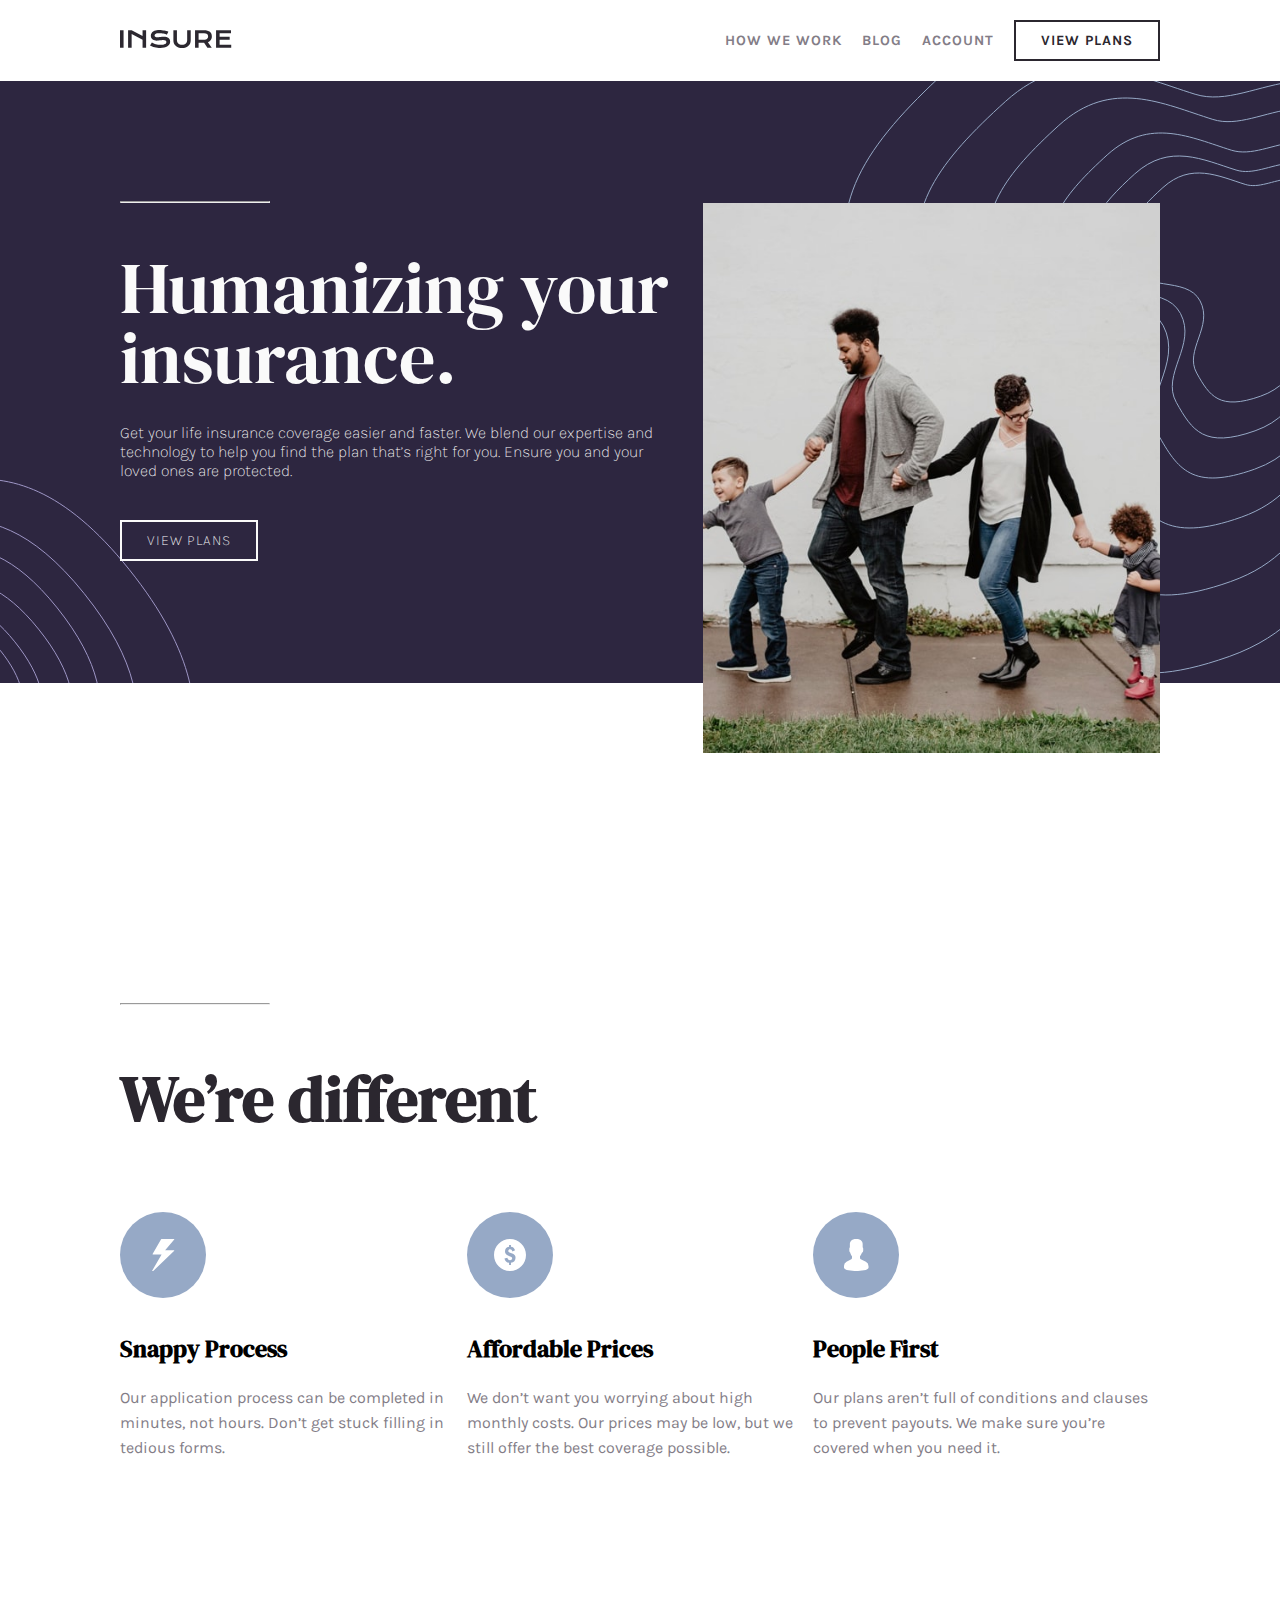
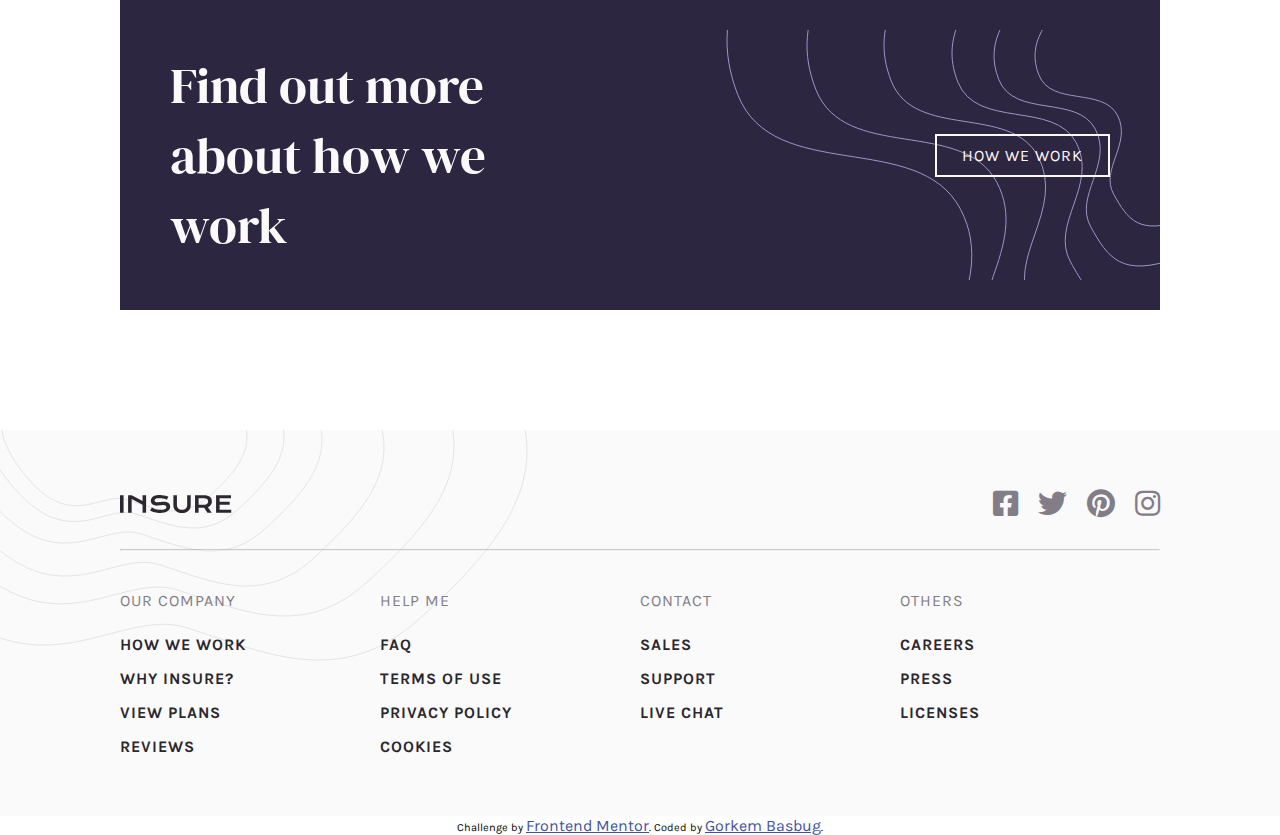
==== insure-landing-page-master/index.html @ 7a29361e "completed" ====
<!DOCTYPE html>
<html lang="en">
<head>
  <meta charset="UTF-8">
  <meta name="viewport" content="width=device-width, initial-scale=1.0"> <!-- displays site properly based on user's device -->
  <link rel="preconnect" href="https://fonts.gstatic.com">
  <link href="https://fonts.googleapis.com/css2?family=DM+Serif+Display&display=swap" rel="stylesheet">
  <link href="https://fonts.googleapis.com/css2?family=Karla:wght@400;700&display=swap" rel="stylesheet">
  <link rel="stylesheet" href="https://use.fontawesome.com/releases/v5.15.1/css/all.css"  crossorigin="anonymous">
  <link rel="icon" type="image/png" sizes="32x32" href="./images/favicon-32x32.png">
  <link rel="stylesheet" href="./css/style.css">
  <title>Frontend Mentor | Insure landing page</title>

  <!-- Feel free to remove these styles or customise in your own stylesheet 👍 -->
  <style>
    .attribution { font-size: 11px; text-align: center; }
    .attribution a { color: hsl(228, 45%, 44%); }
  </style>
</head>
<body id="body">

  <nav id="nav">
    <div>
      <img src="./images/logo.svg" alt="Page Logo">
    </div>
    <div class="nav-links">
      <ul>
        <li>
          <a href="#">How we work </a>
        </li>
        <li>
          <a href="#">Blog</a>
        </li>
        <li>
          <a href="#">Account</a>
        </li>
        <li>
          <a href="#">View plans</a>
        </li>
      </ul>
    </div>
    <div class="mobile-icons">
      <img src="./images/icon-hamburger.svg" id="open" class="open-menu" alt="Hamburger Menu Icon">
      <img src="./images/icon-close.svg" id="close" class="close-menu" alt="Close Menu Icon">
    </div>
  </nav>
  <div class="mobile-menu">
    <ul>
      <li>
        <a href="#">How we work </a>
      </li>
      <li>
        <a href="#">Blog</a>
      </li>
      <li>
        <a href="#">Account</a>
      </li>
      <li>
        <a href="#">View plans</a>
      </li>
    </ul>
  </div>

  <header>
    <hr>
    <div class="grid">
      <div class="col-1">
        <h1>Humanizing your insurance.</h1>
        <p>
          Get your life insurance coverage easier and faster. We blend our expertise 
          and technology to help you find the plan that’s right for you. Ensure you 
          and your loved ones are protected.
        </p>
        <div>
          <a href="">View plans</a>
        </div>
      </div>
      <div class="col-2">
        <img src="./images/image-intro-desktop.jpg" class="desktop-intro" alt="Desktop Intro Image">
      </div>
    </div>
  </header>
  <main>
    <section class="section-1">
      <hr>
      <h2>We’re different</h2>
      <div class="grid">
        <div class="col">
          <img src="./images/icon-snappy-process.svg" alt="Snappy Process Icon">
          <h3>Snappy Process</h3>
          <p>
            Our application process can be completed in minutes, not hours. Don’t get 
            stuck filling in tedious forms.
          </p>
        </div>
        <div class="col">
          <img src="./images/icon-affordable-prices.svg" alt="Affordable Prices Icon">
          <h3>Affordable Prices</h3>
          <p>
            We don’t want you worrying about high monthly costs. Our prices may be low, 
            but we still offer the best coverage possible.
          </p>
        </div>
        <div class="col">
          <img src="./images/icon-people-first.svg" alt="People First Icon">
          <h3>People First</h3>
          <p>
            Our plans aren’t full of conditions and clauses to prevent payouts. We make 
            sure you’re covered when you need it.
          </p>
        </div>
      </div>
    </section>
    
    <section class="section-2">
      <div class="bg">
        <div class="col col-1">
          <h3>Find out more about how we work</h3>
        </div>
        <div class="col col-2">
          <a href="#">How we work</a>
        </div>
      </div>
    </section>
  </main>

  <footer>
    <div class="row-1">
      <img src="./images/logo.svg" alt="Page Logo">
      <ul>
        <li>
          <a href="#"><i class="fab fa-facebook-square"></i></a>
        </li>
        <li>
          <a href="#"><i class="fab fa-twitter"></i></a>
        </li>
        <li>
          <a href="#"><i class="fab fa-pinterest"></i></a>
        </li>
        <li>
          <a href="#"><i class="fab fa-instagram"></i></a>
        </li>
      </ul>
    </div>
    <hr>
    <div class="row-2">
      <div class="col">
        <span>Our company</span>
        <ul>
          <li>
            <a href="#">How we work</a>
          </li>
          <li>
            <a href="#">Why Insure?</a>
          </li>
          <li>
            <a href="#">View plans</a>
          </li>
          <li>
            <a href="#">Reviews</a>
          </li>
        </ul>
      </div>
      <div class="col">
        <span>Help me</span>
        <ul>
          <li>
            <a href="#">FAQ</a>
          </li>
          <li>
            <a href="#">Terms of use</a>
          </li>
          <li>
            <a href="#">Privacy policy</a>
          </li>
          <li>
            <a href="#">Cookies</a>
          </li>
        </ul>
      </div>
      <div class="col">
        <span>Contact</span>
        <ul>
          <li>
            <a href="#">Sales</a>
          </li>
          <li>
            <a href="#">Support</a>
          </li>
          <li>
            <a href="#">Live chat</a>
          </li>
        </ul>
      </div>
      <div class="col">
        <span>Others</span>
        <ul>
          <li>
            <a href="#">Careers</a>
          </li>
          <li>
            <a href="#">Press</a>
          </li>
          <li>
            <a href="#">Licenses</a>
          </li>
        </ul>
      </div>
    </div>
  </footer>

  <div class="attribution">
    Challenge by <a href="https://www.frontendmentor.io?ref=challenge" target="_blank">Frontend Mentor</a>. 
    Coded by <a href="https://www.frontendmentor.io/profile/gbasbu">Gorkem Basbug</a>.
  </div>
  <script src="./js/script.js"></script>
</body>
</html>
---- insure-landing-page-master/css/style.css ----
* {
  margin: 0;
  padding: 0;
  -webkit-box-sizing: border-box;
          box-sizing: border-box;
  font-size: 16px;
}

body {
  font-family: 'Karla', sans-serif;
}

nav {
  padding: 20px 120px;
  display: -webkit-box;
  display: -ms-flexbox;
  display: flex;
  -webkit-box-pack: justify;
      -ms-flex-pack: justify;
          justify-content: space-between;
  -webkit-box-align: center;
      -ms-flex-align: center;
          align-items: center;
  font-weight: bold;
}

@media (max-width: 900px) {
  nav {
    padding: 20px 60px;
  }
}

@media (max-width: 500px) {
  nav {
    padding: 20px 30px;
  }
}

nav ul {
  list-style: none;
  display: -webkit-box;
  display: -ms-flexbox;
  display: flex;
}

nav ul li {
  margin-left: 20px;
  display: -webkit-box;
  display: -ms-flexbox;
  display: flex;
  -webkit-box-align: center;
      -ms-flex-align: center;
          align-items: center;
}

nav ul li a {
  text-decoration: none;
  color: #837d87;
  font-size: .9rem;
  text-transform: uppercase;
  letter-spacing: 1px;
}

nav ul li a:hover {
  color: #2b272f;
}

nav ul li:last-child {
  border: 2px solid #2b272f;
  padding: 10px 25px;
}

nav ul li:last-child a {
  color: #2b272f;
}

nav ul li:last-child:hover {
  background-color: #2b272f;
}

nav ul li:last-child:hover a {
  color: #fafafa;
}

@media (max-width: 705px) {
  nav .nav-links {
    display: none;
  }
}

nav .mobile-icons {
  display: none;
}

@media (max-width: 705px) {
  nav .mobile-icons {
    display: block;
  }
}

nav .mobile-icons .close-menu {
  display: none;
}

nav img {
  cursor: pointer;
}

.mobile-menu {
  display: none;
  padding-top: 20px;
  background-image: url(../images/bg-pattern-mobile-nav.svg);
  background-position: bottom;
  background-repeat: no-repeat;
  background-size: contain;
}

.mobile-menu ul {
  list-style: none;
  display: block;
  font-weight: bold;
}

.mobile-menu ul li {
  display: -webkit-box;
  display: -ms-flexbox;
  display: flex;
  -webkit-box-align: center;
      -ms-flex-align: center;
          align-items: center;
  -webkit-box-pack: center;
      -ms-flex-pack: center;
          justify-content: center;
  margin-top: 30px;
}

.mobile-menu ul li a {
  text-decoration: none;
  color: white;
  font-size: .9rem;
  text-transform: uppercase;
  letter-spacing: 1px;
}

.mobile-menu ul li:last-child {
  border: 2px solid white;
  padding: 10px 25px;
  width: 350px;
  margin: 0 auto;
  margin-top: 30px;
}

.mobile-nav {
  width: 100%;
  height: 90vh;
  background-color: #2b272f;
  z-index: 5;
  -webkit-box-align: start;
      -ms-flex-align: start;
          align-items: flex-start;
}

.mobile-links {
  display: block;
  position: absolute;
  margin-top: 150px;
  margin-left: -20px;
}

.mobile-links ul {
  display: block;
}

.mobile-links ul li {
  margin-top: 20px;
  text-transform: uppercase;
}

.mobile-links ul li a {
  color: Gray;
}

.mobile-links ul li a:hover {
  border: none;
}

.overflow {
  overflow: hidden;
}

header {
  padding: 120px;
  background-color: #2d2640;
  height: auto;
  background-image: url(../images/bg-pattern-intro-left-desktop.svg), url(../images/bg-pattern-intro-right-desktop.svg);
  background-position: left bottom -300px , right top;
  background-repeat: no-repeat;
}

@media (max-width: 1050px) {
  header {
    background-image: url(../images/bg-pattern-intro-left-mobile.svg), url(../images/bg-pattern-intro-right-mobile.svg);
    background-position: left bottom 265px, right bottom;
    background-repeat: no-repeat;
  }
}

@media (max-width: 900px) {
  header {
    padding: 60px;
  }
}

@media (max-width: 500px) {
  header {
    padding: 60px  30px;
  }
}

header hr {
  width: 150px;
}

@media (max-width: 1055px) {
  header hr {
    display: none;
  }
}

header .grid {
  height: 360px;
  display: -webkit-box;
  display: -ms-flexbox;
  display: flex;
  -webkit-box-orient: horizontal;
  -webkit-box-direction: normal;
      -ms-flex-direction: row;
          flex-direction: row;
  font-weight: lighter;
}

@media (max-width: 1055px) {
  header .grid {
    -webkit-box-orient: vertical;
    -webkit-box-direction: reverse;
        -ms-flex-direction: column-reverse;
            flex-direction: column-reverse;
    margin-top: 331px;
    -webkit-box-align: center;
        -ms-flex-align: center;
            align-items: center;
  }
}

@media (max-width: 941px) {
  header .grid {
    margin-top: 350px;
  }
}

@media (max-width: 900px) {
  header .grid {
    margin-top: 391px;
  }
}

@media (max-width: 821px) {
  header .grid {
    margin-top: 410px;
  }
}

@media (max-width: 725px) {
  header .grid {
    margin-top: 360px;
  }
}

@media (max-width: 605px) {
  header .grid {
    margin-top: 379px;
  }
}

@media (max-width: 500px) {
  header .grid {
    margin-top: 379px;
  }
}

@media (max-width: 375px) {
  header .grid {
    margin-top: 337px;
  }
}

header .grid .col-1 {
  padding-right: 30px;
  color: #fafafa;
}

@media (max-width: 1055px) {
  header .grid .col-1 {
    text-align: center;
    padding: 0;
  }
}

header .grid .col-1 h1 {
  font-size: 4.5rem;
  font-weight: 400;
  font-family: 'DM Serif Display', serif;
  margin-top: 50px;
  line-height: 70px;
}

@media (max-width: 1243px) {
  header .grid .col-1 h1 {
    font-size: 4.2rem;
  }
}

@media (max-width: 1210px) {
  header .grid .col-1 h1 {
    font-size: 4rem;
  }
}

@media (max-width: 1188px) {
  header .grid .col-1 h1 {
    font-size: 3.8rem;
  }
}

@media (max-width: 1167px) {
  header .grid .col-1 h1 {
    font-size: 3.6rem;
  }
}

@media (max-width: 1143px) {
  header .grid .col-1 h1 {
    font-size: 3.4rem;
  }
}

@media (max-width: 1120px) {
  header .grid .col-1 h1 {
    font-size: 3.2rem;
  }
}

@media (max-width: 1099px) {
  header .grid .col-1 h1 {
    font-size: 3rem;
  }
}

@media (max-width: 1077px) {
  header .grid .col-1 h1 {
    font-size: 2.8rem;
  }
}

@media (max-width: 375px) {
  header .grid .col-1 h1 {
    font-size: 2.4rem;
    line-height: 40px;
  }
}

header .grid .col-1 p {
  margin-top: 30px;
}

header .grid .col-1 div {
  margin-top: 50px;
}

header .grid .col-1 div a {
  text-decoration: none;
  padding: 10px 25px;
  border: 2px solid #fafafa;
  color: #fafafa;
  font-size: .9rem;
  text-transform: uppercase;
  letter-spacing: 1px;
}

header .grid .col-1 div a:hover {
  background-color: #fafafa;
  color: #2b272f;
}

header .grid .col-2 img {
  height: 650px;
}

@media (max-width: 1325px) {
  header .grid .col-2 img {
    height: 600px;
  }
}

@media (max-width: 1285px) {
  header .grid .col-2 img {
    height: 550px;
  }
}

@media (max-width: 725px) {
  header .grid .col-2 img {
    height: 430px;
  }
}

.section-1 {
  padding: 120px;
  margin-top: 200px;
}

@media (max-width: 1055px) {
  .section-1 {
    margin-top: 100px;
  }
}

@media (max-width: 900px) {
  .section-1 {
    padding: 60px;
  }
}

@media (max-width: 500px) {
  .section-1 {
    padding: 60px  30px;
  }
}

.section-1 hr {
  width: 150px;
  margin-bottom: 50px;
}

@media (max-width: 1055px) {
  .section-1 hr {
    margin: 0 auto;
    margin-bottom: 50px;
  }
}

.section-1 h2 {
  font-size: 4rem;
  font-family: 'DM Serif Display', serif;
  color: #2b272f;
}

@media (max-width: 790px) {
  .section-1 h2 {
    text-align: center;
    font-size: 3rem;
  }
}

@media (max-width: 500px) {
  .section-1 h2 {
    text-align: center;
    font-size: 2.5rem;
  }
}

.section-1 .grid {
  margin-top: 70px;
  display: -ms-grid;
  display: grid;
  -ms-grid-columns: 1fr 1fr 1fr;
      grid-template-columns: 1fr 1fr 1fr;
}

@media (max-width: 790px) {
  .section-1 .grid {
    -ms-grid-columns: none;
        grid-template-columns: none;
  }
}

@media (max-width: 790px) {
  .section-1 .grid .col {
    text-align: center;
    padding: 0 50px;
    margin-bottom: 50px;
  }
}

.section-1 .grid .col h3 {
  margin-top: 30px;
  font-size: 1.5rem;
  font-family: 'DM Serif Display', serif;
}

.section-1 .grid .col p {
  color: #837d87;
  margin-top: 20px;
  line-height: 25px;
}

.section-2 {
  padding: 20px 120px;
}

@media (max-width: 900px) {
  .section-2 {
    padding: 20px 60px;
  }
}

@media (max-width: 500px) {
  .section-2 {
    padding: 20px  30px;
  }
}

.section-2 .bg {
  display: -ms-grid;
  display: grid;
  -ms-grid-columns: 1fr 1fr;
      grid-template-columns: 1fr 1fr;
  background-color: #2d2640;
  background-image: url(../images/bg-pattern-how-we-work-desktop.svg);
  background-position: right center;
  background-repeat: no-repeat;
}

@media (max-width: 790px) {
  .section-2 .bg {
    -ms-grid-columns: none;
        grid-template-columns: none;
    background-image: url(../images/bg-pattern-how-we-work-mobile.svg);
    background-position: top right;
    background-repeat: no-repeat;
  }
}

.section-2 .col {
  padding: 50px;
}

@media (max-width: 790px) {
  .section-2 .col {
    text-align: center;
  }
}

.section-2 .col h3 {
  font-size: 3.2rem;
  color: #fafafa;
  font-family: 'DM Serif Display', serif;
  font-weight: 400;
}

@media (max-width: 1065px) {
  .section-2 .col h3 {
    font-size: 2.5rem;
  }
}

@media (max-width: 930px) {
  .section-2 .col h3 {
    font-size: 2rem;
  }
}

.section-2 .col a {
  text-decoration: none;
  color: #fafafa;
  border: 2px solid #fafafa;
  text-transform: uppercase;
  padding: 10px 25px;
  letter-spacing: 1px;
}

.section-2 .col a:hover {
  background-color: #fafafa;
  color: #2d2640;
}

.section-2 .col-2 {
  display: -webkit-box;
  display: -ms-flexbox;
  display: flex;
  -webkit-box-align: center;
      -ms-flex-align: center;
          align-items: center;
  -webkit-box-pack: end;
      -ms-flex-pack: end;
          justify-content: flex-end;
}

@media (max-width: 790px) {
  .section-2 .col-2 {
    -webkit-box-pack: center;
        -ms-flex-pack: center;
            justify-content: center;
  }
}

footer {
  padding: 60px 120px;
  margin-top: 100px;
  background: url(../images/bg-pattern-footer-desktop.svg);
  background-position: left top;
  background-repeat: no-repeat;
  background-color: #fafafa;
}

@media (max-width: 790px) {
  footer {
    background-image: url(../images/bg-pattern-footer-mobile.svg);
    background-position: center top;
    background-repeat: no-repeat;
    background-size: contain;
  }
}

@media (max-width: 900px) {
  footer {
    padding: 60px 60px;
  }
}

@media (max-width: 500px) {
  footer {
    padding: 60px  30px;
  }
}

footer .row-1 {
  display: -webkit-box;
  display: -ms-flexbox;
  display: flex;
  -webkit-box-pack: justify;
      -ms-flex-pack: justify;
          justify-content: space-between;
  -webkit-box-align: center;
      -ms-flex-align: center;
          align-items: center;
  margin-bottom: 30px;
}

@media (max-width: 790px) {
  footer .row-1 {
    -webkit-box-orient: vertical;
    -webkit-box-direction: normal;
        -ms-flex-direction: column;
            flex-direction: column;
  }
}

footer .row-1 ul {
  list-style: none;
  display: -webkit-box;
  display: -ms-flexbox;
  display: flex;
}

@media (max-width: 790px) {
  footer .row-1 ul {
    -webkit-box-pack: space-evenly;
        -ms-flex-pack: space-evenly;
            justify-content: space-evenly;
  }
}

footer .row-1 ul li {
  margin-left: 20px;
}

@media (max-width: 790px) {
  footer .row-1 ul li {
    margin-left: 0;
    padding: 20px 7px;
  }
}

footer .row-1 ul li i {
  font-size: 1.8rem;
  color: #837d87;
}

footer .row-1 ul li i:hover {
  color: #2b272f;
}

footer .row-2 {
  display: -ms-grid;
  display: grid;
  -ms-grid-columns: (1fr)[4];
      grid-template-columns: repeat(4, 1fr);
  text-transform: uppercase;
  letter-spacing: 1px;
  margin-top: 40px;
}

footer .row-2 span {
  color: #837d87;
}

@media (max-width: 790px) {
  footer .row-2 {
    -ms-grid-columns: none;
        grid-template-columns: none;
    -webkit-box-pack: center;
        -ms-flex-pack: center;
            justify-content: center;
    text-align: center;
  }
}

@media (max-width: 790px) {
  footer .row-2 .col {
    margin-top: 50px;
  }
}

footer .row-2 ul {
  margin-top: 25px;
  list-style: none;
}

footer .row-2 ul li {
  margin-top: 15px;
}

footer .row-2 ul li a {
  text-decoration: none;
  color: #2b272f;
  font-weight: bold;
}

footer .row-2 ul li a:hover {
  border-bottom: 1px solid #2b272f;
}

footer hr {
  opacity: .5;
}
/*# sourceMappingURL=style.css.map */
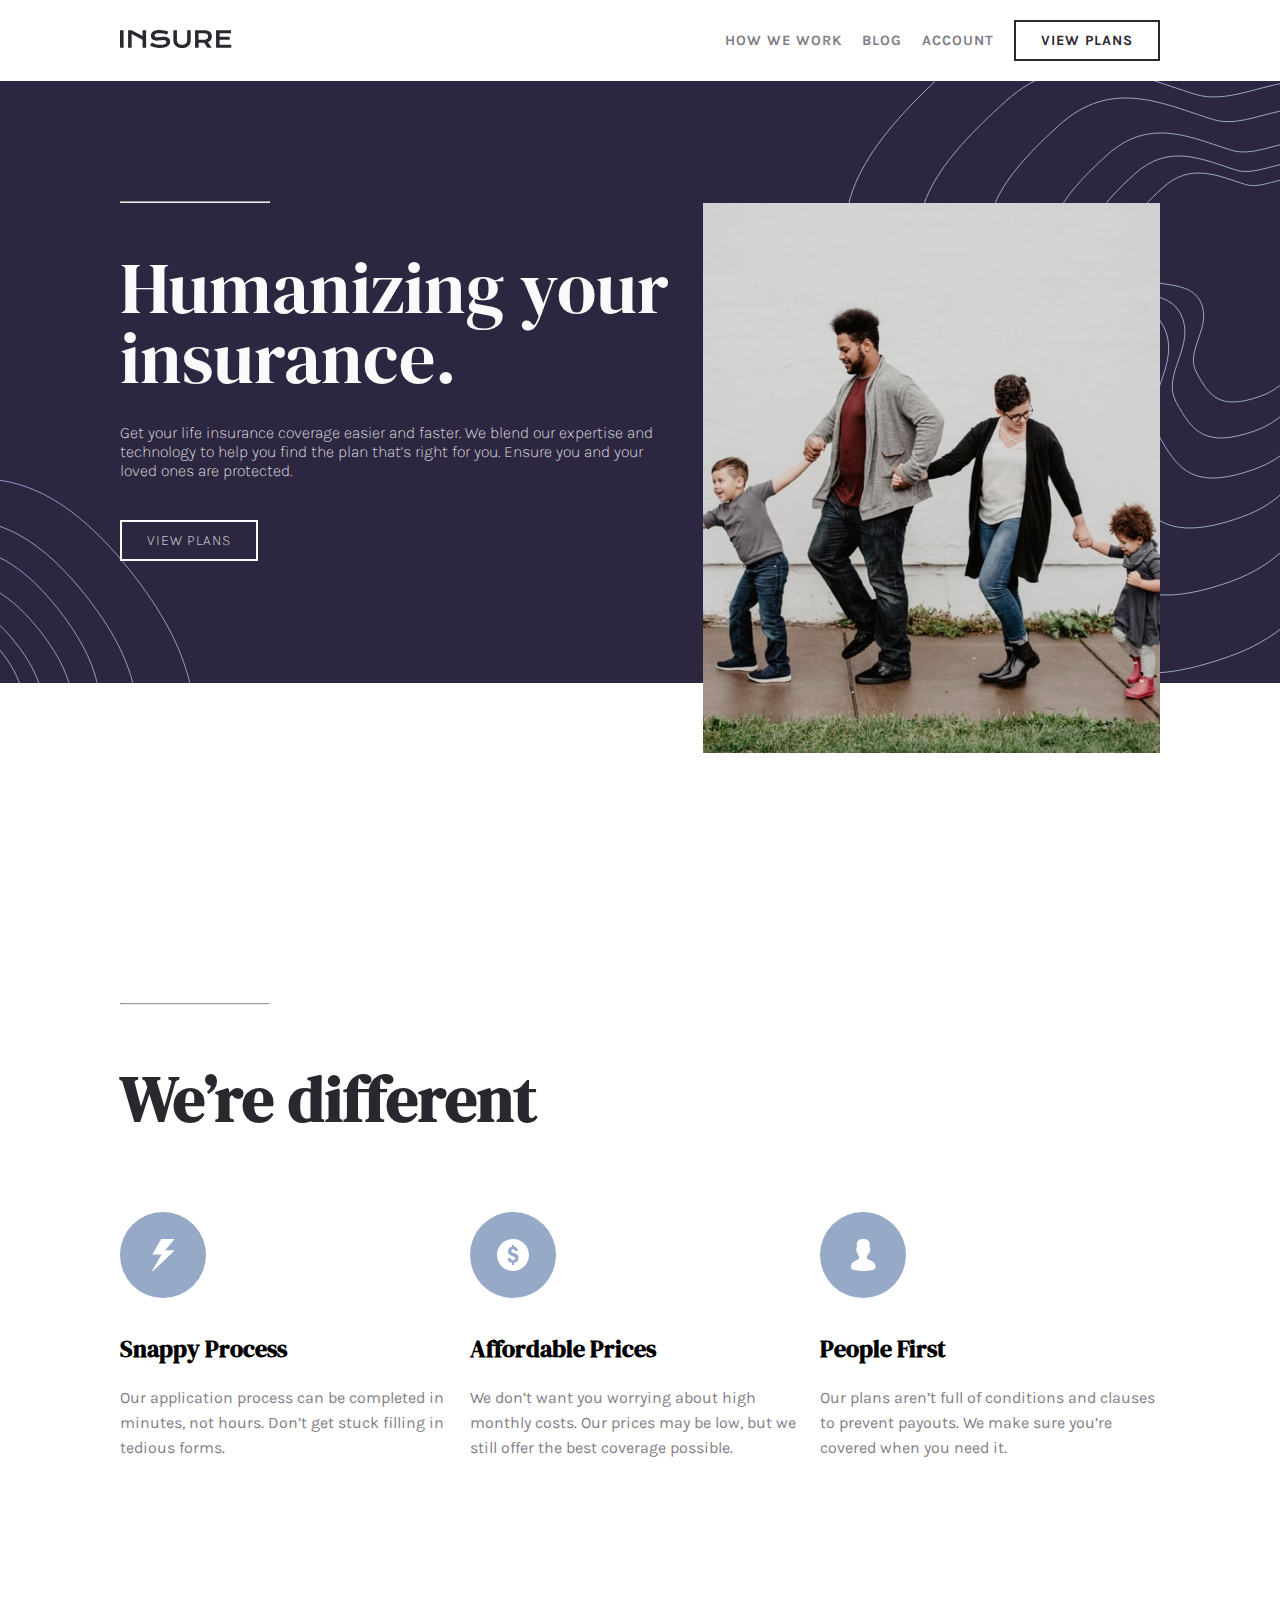
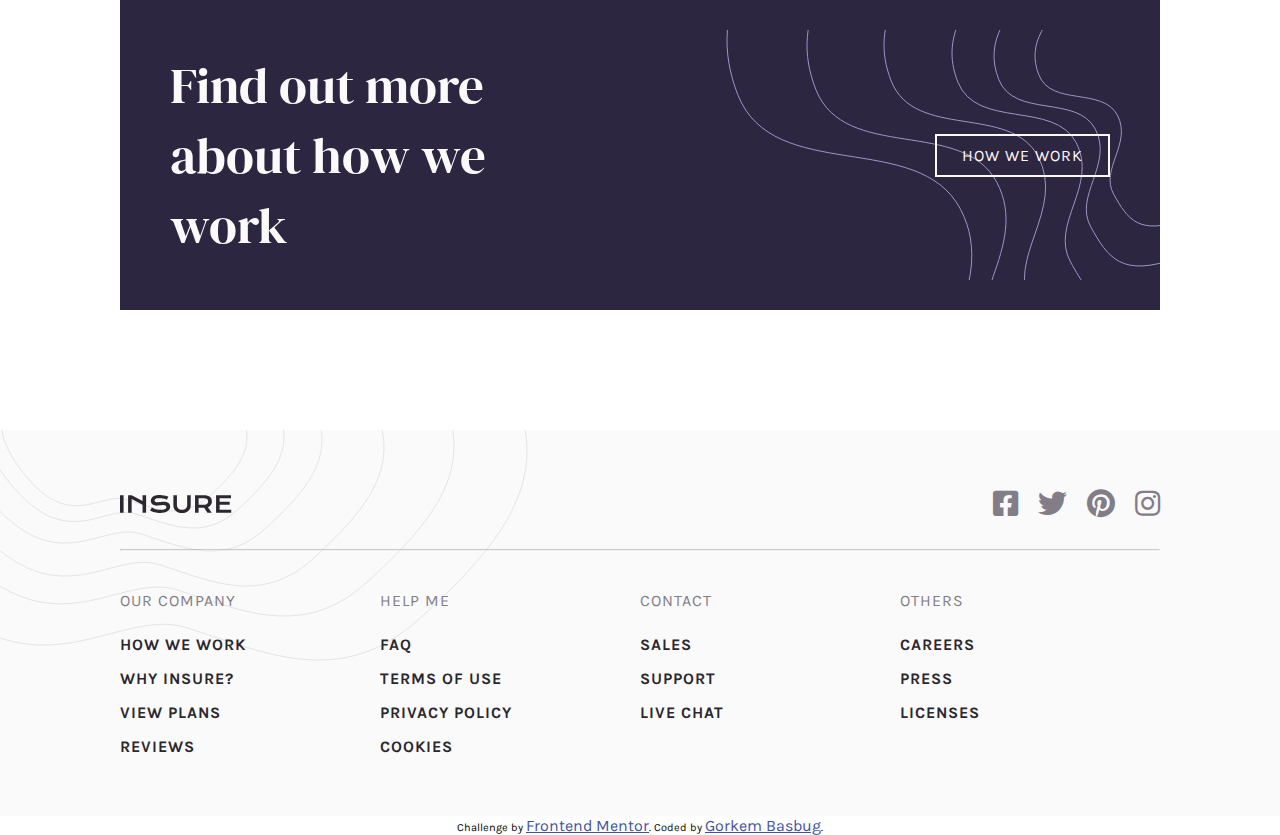
==== commit 5e0b3a4e: "fixed accesibility errors" ====
--- a/insure-landing-page-master/index.html
+++ b/insure-landing-page-master/index.html
@@ -129,16 +129,16 @@
       <img src="./images/logo.svg" alt="Page Logo">
       <ul>
         <li>
-          <a href="#"><i class="fab fa-facebook-square"></i></a>
-        </li>
-        <li>
-          <a href="#"><i class="fab fa-twitter"></i></a>
-        </li>
-        <li>
-          <a href="#"><i class="fab fa-pinterest"></i></a>
-        </li>
-        <li>
-          <a href="#"><i class="fab fa-instagram"></i></a>
+          <i class="fab fa-facebook-square"></i>
+        </li>
+        <li>
+          <i class="fab fa-twitter"></i>
+        </li>
+        <li>
+          <i class="fab fa-pinterest"></i>
+        </li>
+        <li>
+          <i class="fab fa-instagram"></i>
         </li>
       </ul>
     </div>
--- a/insure-landing-page-master/css/style.css
+++ b/insure-landing-page-master/css/style.css
@@ -475,6 +475,7 @@
   display: grid;
   -ms-grid-columns: 1fr 1fr 1fr;
       grid-template-columns: 1fr 1fr 1fr;
+  grid-gap: 10px;
 }
 
 @media (max-width: 790px) {
@@ -683,6 +684,7 @@
 }
 
 footer .row-1 ul li i {
+  cursor: pointer;
   font-size: 1.8rem;
   color: #837d87;
 }
